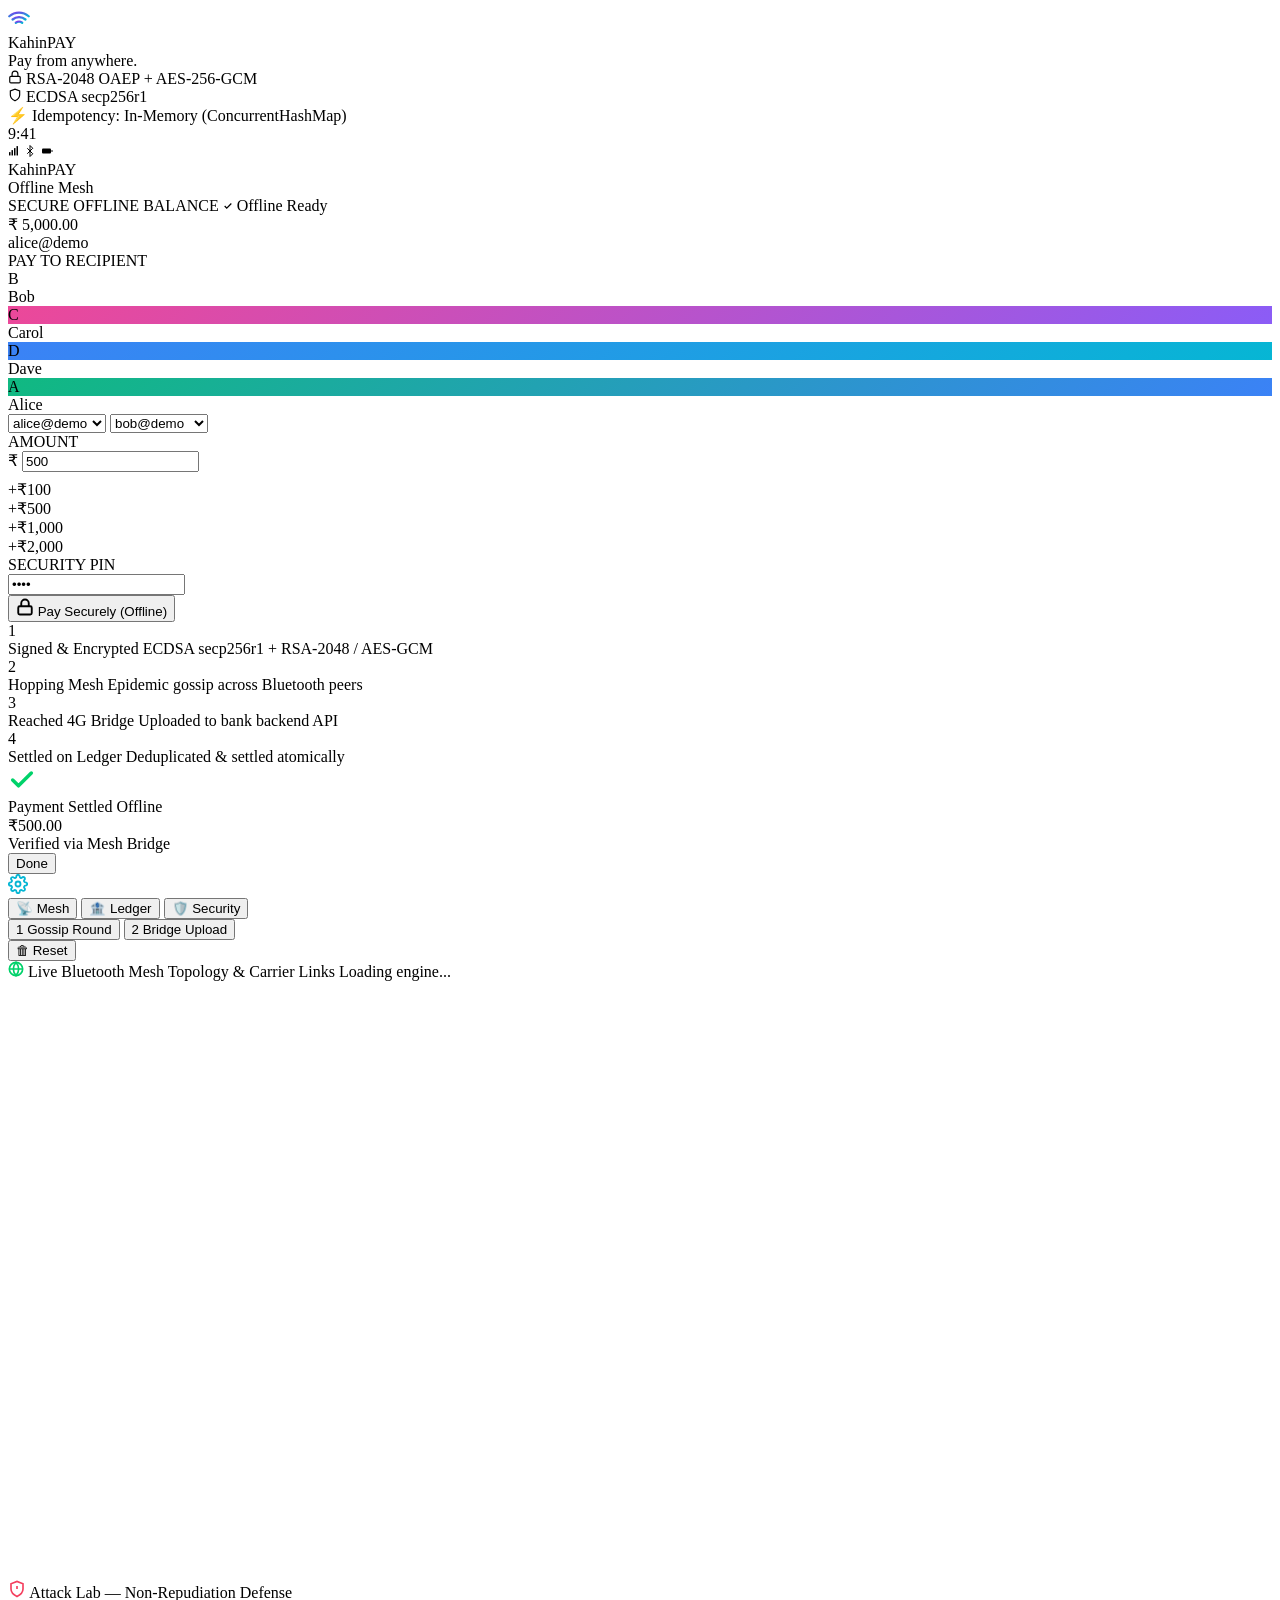
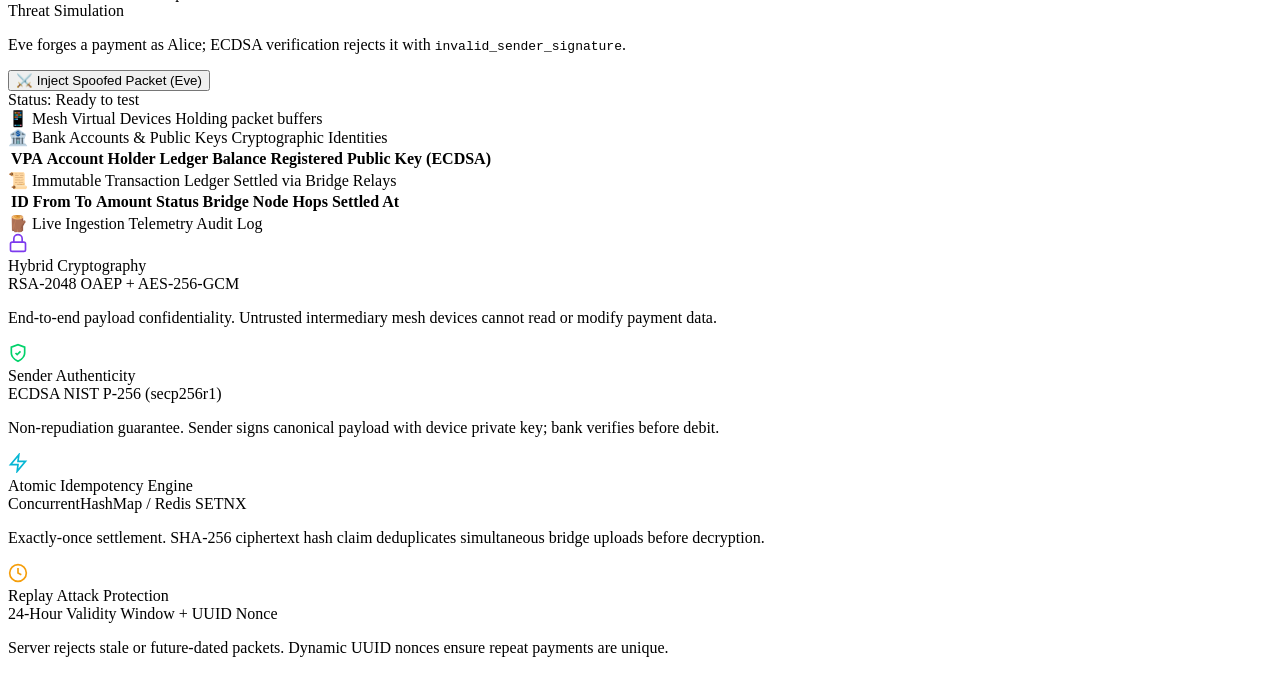
==== src/main/resources/static/index.html @ f89ccf4b "feat: KahinPAY - Offline UPI Mesh Payment Engine & Fintech UI" ====
<!DOCTYPE html>
<html xmlns:th="http://www.thymeleaf.org" lang="en">
<head>
    <meta charset="UTF-8">
    <meta name="viewport" content="width=device-width, initial-scale=1.0">
    <title>KahinPAY — Pay from anywhere.</title>

    <!-- Google Fonts: Plus Jakarta Sans & JetBrains Mono -->
    <link rel="preconnect" href="https://fonts.googleapis.com">
    <link rel="preconnect" href="https://fonts.gstatic.com" crossorigin>
    <link href="https://fonts.googleapis.com/css2?family=Plus+Jakarta+Sans:wght@400;500;600;700;800;900&family=JetBrains+Mono:wght@400;500;600;700&display=swap" rel="stylesheet">

    <!-- Design System CSS -->
    <link rel="stylesheet" href="/styles.css">
</head>
<body>
<div class="app-wrapper">

    <!-- Top Branding & Architecture Bar -->
    <header class="top-brand-bar">
        <div class="brand-container">
            <div class="brand-logo-icon" aria-hidden="true">
                <!-- Inline SVG mesh signal icon -->
                <svg width="22" height="22" viewBox="0 0 24 24" fill="none" stroke="url(#brandGrad)" stroke-width="2.5" stroke-linecap="round" stroke-linejoin="round">
                    <defs>
                        <linearGradient id="brandGrad" x1="0%" y1="0%" x2="100%" y2="100%">
                            <stop offset="0%" stop-color="#7C3AED"/>
                            <stop offset="100%" stop-color="#06B6D4"/>
                        </linearGradient>
                    </defs>
                    <path d="M5 12.55a11 11 0 0 1 14.08 0"></path>
                    <path d="M1.42 9a16 16 0 0 1 21.16 0"></path>
                    <path d="M8.53 16.11a6 6 0 0 1 6.95 0"></path>
                    <line x1="12" y1="20" x2="12.01" y2="20"></line>
                </svg>
            </div>
            <div>
                <div class="brand-title">
                    <span class="word-kahin">Kahin</span><span class="word-pay">PAY</span>
                </div>
                <div class="brand-tagline">Pay from anywhere.</div>
            </div>
        </div>

        <!-- Spec & Architecture Badges -->
        <div class="spec-badges-bar">
            <div class="spec-chip spec-chip-gradient">
                <svg width="14" height="14" viewBox="0 0 24 24" fill="none" stroke="currentColor" stroke-width="2">
                    <rect x="3" y="11" width="18" height="11" rx="2" ry="2"></rect>
                    <path d="M7 11V7a5 5 0 0 1 10 0v4"></path>
                </svg>
                <span>RSA-2048 OAEP + AES-256-GCM</span>
            </div>
            <div class="spec-chip spec-chip-gradient">
                <svg width="14" height="14" viewBox="0 0 24 24" fill="none" stroke="currentColor" stroke-width="2">
                    <path d="M12 22s8-4 8-10V5l-8-3-8 3v7c0 6 8 10 8 10z"></path>
                </svg>
                <span>ECDSA secp256r1</span>
            </div>
            <div class="spec-chip spec-chip-emerald" id="idempotencyBadge">
                ⚡ Idempotency: In-Memory (ConcurrentHashMap)
            </div>
        </div>
    </header>

    <!-- Main Cockpit (Phone App on Left + Developer Console on Right) -->
    <main class="main-cockpit">

        <!-- ================================================================
             Phone Viewport & Native Fintech Mockup (CRED / Navi Inspired)
             ================================================================ -->
        <section class="phone-viewport" aria-label="KahinPAY Mobile Application">
            <div class="phone-frame">

                <!-- Physical Bezel Notch / Dynamic Island -->
                <div class="phone-notch" aria-hidden="true">
                    <div class="phone-camera-lens"></div>
                </div>

                <div class="phone-screen">

                    <!-- Mobile Status Bar -->
                    <div class="mobile-status-bar" aria-hidden="true">
                        <span>9:41</span>
                        <div class="mobile-status-right">
                            <svg width="12" height="12" viewBox="0 0 24 24" fill="currentColor">
                                <rect x="2" y="14" width="3" height="7" rx="1"></rect>
                                <rect x="7" y="10" width="3" height="11" rx="1"></rect>
                                <rect x="12" y="6" width="3" height="15" rx="1"></rect>
                                <rect x="17" y="2" width="3" height="19" rx="1"></rect>
                            </svg>
                            <svg width="12" height="12" viewBox="0 0 24 24" fill="none" stroke="currentColor" stroke-width="2">
                                <polyline points="6.5 6.5 17.5 17.5 12 23 12 1 17.5 6.5 6.5 17.5"></polyline>
                            </svg>
                            <svg width="14" height="12" viewBox="0 0 24 24" fill="currentColor">
                                <rect x="2" y="7" width="18" height="10" rx="2"></rect>
                                <rect x="21" y="10" width="2" height="4" rx="1"></rect>
                            </svg>
                        </div>
                    </div>

                    <!-- App Top Nav -->
                    <div class="app-top-nav">
                        <div class="app-brand">
                            <span class="word-kahin">Kahin</span><span class="word-pay">PAY</span>
                        </div>
                        <div class="connectivity-pill" id="phoneConnPill">
                            <span class="pulsing-dot"></span>
                            <span>Offline Mesh</span>
                        </div>
                    </div>

                    <!-- 1. Hero Balance Card (Navi UPI / CRED Style) -->
                    <div class="balance-card-hero">
                        <div class="balance-label-row">
                            <span class="balance-label">SECURE OFFLINE BALANCE</span>
                            <span class="offline-ready-badge">
                                <svg width="10" height="10" viewBox="0 0 24 24" fill="none" stroke="currentColor" stroke-width="3">
                                    <polyline points="20 6 9 17 4 12"></polyline>
                                </svg>
                                Offline Ready
                            </span>
                        </div>
                        <div class="balance-amount-display">
                            <span class="currency-symbol">₹</span>
                            <span id="heroBalanceDisplay">5,000.00</span>
                        </div>
                        <div>
                            <span class="account-vpa-pill" id="heroSenderVpa">alice@demo</span>
                        </div>
                    </div>

                    <!-- 2. Pay Card (Replaces Step 1 with Premium Fintech UI) -->
                    <div class="pay-card-container">
                        <div>
                            <div class="card-section-label">PAY TO RECIPIENT</div>
                            <!-- Avatar Selector Chips -->
                            <div class="avatar-chips-row" role="radiogroup" aria-label="Select Receiver">
                                <div class="avatar-chip active" onclick="selectReceiver('bob@demo', this)">
                                    <div class="avatar-bubble">B</div>
                                    <span class="avatar-name">Bob</span>
                                </div>
                                <div class="avatar-chip" onclick="selectReceiver('carol@demo', this)">
                                    <div class="avatar-bubble" style="background: linear-gradient(135deg, #EC4899 0%, #8B5CF6 100%);">C</div>
                                    <span class="avatar-name">Carol</span>
                                </div>
                                <div class="avatar-chip" onclick="selectReceiver('dave@demo', this)">
                                    <div class="avatar-bubble" style="background: linear-gradient(135deg, #3B82F6 0%, #06B6D4 100%);">D</div>
                                    <span class="avatar-name">Dave</span>
                                </div>
                                <div class="avatar-chip" onclick="selectReceiver('alice@demo', this)">
                                    <div class="avatar-bubble" style="background: linear-gradient(135deg, #10B981 0%, #3B82F6 100%);">A</div>
                                    <span class="avatar-name">Alice</span>
                                </div>
                            </div>
                        </div>

                        <!-- Preserved underlying selects for complete backward compatibility -->
                        <select id="senderVpa" class="hidden-sync-select">
                            <option value="alice@demo" selected>alice@demo</option>
                            <option value="bob@demo">bob@demo</option>
                            <option value="carol@demo">carol@demo</option>
                        </select>
                        <select id="receiverVpa" class="hidden-sync-select">
                            <option value="bob@demo" selected>bob@demo</option>
                            <option value="carol@demo">carol@demo</option>
                            <option value="dave@demo">dave@demo</option>
                            <option value="alice@demo">alice@demo</option>
                        </select>

                        <!-- Amount Input -->
                        <div>
                            <div class="card-section-label">AMOUNT</div>
                            <div class="amount-input-box">
                                <span class="amount-symbol">₹</span>
                                <input type="number" id="amount" value="500" class="large-amount-input" aria-label="Amount in Rupees">
                            </div>
                            <!-- Quick amount pills -->
                            <div class="quick-amounts" style="margin-top: 8px;">
                                <div class="quick-chip" onclick="setQuickAmount(100)">+₹100</div>
                                <div class="quick-chip" onclick="setQuickAmount(500)">+₹500</div>
                                <div class="quick-chip" onclick="setQuickAmount(1000)">+₹1,000</div>
                                <div class="quick-chip" onclick="setQuickAmount(2000)">+₹2,000</div>
                            </div>
                        </div>

                        <!-- UPI PIN Input (Dot Style) -->
                        <div>
                            <div class="card-section-label">SECURITY PIN</div>
                            <div class="pin-section">
                                <div class="pin-dots-container" aria-hidden="true">
                                    <div class="pin-dot filled" id="pinDot1"></div>
                                    <div class="pin-dot filled" id="pinDot2"></div>
                                    <div class="pin-dot filled" id="pinDot3"></div>
                                    <div class="pin-dot filled" id="pinDot4"></div>
                                </div>
                                <input type="password" id="pin" value="1234" maxlength="4" class="underlying-pin-input" aria-label="4 digit UPI PIN">
                            </div>
                        </div>

                        <!-- Full-width Gradient Pay Button -->
                        <button id="payButton" class="btn-pay-gradient" onclick="sendPacket()">
                            <svg width="18" height="18" viewBox="0 0 24 24" fill="none" stroke="currentColor" stroke-width="2.5">
                                <rect x="3" y="11" width="18" height="11" rx="2" ry="2"></rect>
                                <path d="M7 11V7a5 5 0 0 1 10 0v4"></path>
                            </svg>
                            <span>Pay Securely (Offline)</span>
                        </button>
                    </div>

                    <!-- 3. Payment Status Timeline (Step 1-4 Lighting Up) -->
                    <div class="timeline-card" aria-label="Payment Hop Progression">
                        <div class="timeline-steps">
                            <div class="timeline-step" id="timelineStep1">
                                <div class="step-marker">1</div>
                                <div class="step-details">
                                    <span class="step-title">Signed & Encrypted</span>
                                    <span class="step-subtext">ECDSA secp256r1 + RSA-2048 / AES-GCM</span>
                                </div>
                            </div>
                            <div class="timeline-step" id="timelineStep2">
                                <div class="step-marker">2</div>
                                <div class="step-details">
                                    <span class="step-title">Hopping Mesh</span>
                                    <span class="step-subtext">Epidemic gossip across Bluetooth peers</span>
                                </div>
                            </div>
                            <div class="timeline-step" id="timelineStep3">
                                <div class="step-marker">3</div>
                                <div class="step-details">
                                    <span class="step-title">Reached 4G Bridge</span>
                                    <span class="step-subtext">Uploaded to bank backend API</span>
                                </div>
                            </div>
                            <div class="timeline-step" id="timelineStep4">
                                <div class="step-marker">4</div>
                                <div class="step-details">
                                    <span class="step-title">Settled on Ledger</span>
                                    <span class="step-subtext">Deduplicated & settled atomically</span>
                                </div>
                            </div>
                        </div>
                    </div>

                    <!-- 4. Result Bottom Sheet (Navi UPI Style Modal) -->
                    <div class="bottom-sheet-overlay" id="bottomSheetOverlay">
                        <div class="bottom-sheet-content">
                            <div class="result-icon-circle" id="sheetIconCircle">
                                <svg width="28" height="28" viewBox="0 0 24 24" fill="none" stroke="#00D26A" stroke-width="3" stroke-linecap="round" stroke-linejoin="round">
                                    <polyline points="20 6 9 17 4 12"></polyline>
                                </svg>
                            </div>
                            <div class="result-status-title" id="sheetTitle">Payment Settled Offline</div>
                            <div class="result-amount" id="sheetAmount">₹500.00</div>
                            <div class="result-badge" id="sheetBadge">Verified via Mesh Bridge</div>
                            <div class="result-meta-row" id="sheetMeta"></div>
                            <button class="btn-dismiss-sheet" onclick="closeResultSheet()">Done</button>
                        </div>
                    </div>

                </div>
            </div>
        </section>

        <!-- ================================================================
             Developer Console & Mesh Controls (Pass 2)
             Segmented Tabs: [Mesh] [Ledger] [Security]
             ================================================================ -->
        <section class="dev-cockpit" aria-label="Developer Orchestration Console">

            <!-- Console Header with Segmented Tabs -->
            <div class="console-header-row">
                <div class="console-title-group">
                    <svg width="20" height="20" viewBox="0 0 24 24" fill="none" stroke="#06B6D4" stroke-width="2.2">
                        <circle cx="12" cy="12" r="3"></circle>
                        <path d="M19.4 15a1.65 1.65 0 0 0 .33 1.82l.06.06a2 2 0 0 1 0 2.83 2 2 0 0 1-2.83 0l-.06-.06a1.65 1.65 0 0 0-1.82-.33 1.65 1.65 0 0 0-1 1.51V21a2 2 0 0 1-2 2 2 2 0 0 1-2-2v-.09A1.65 1.65 0 0 0 9 19.4a1.65 1.65 0 0 0-1.82.33l-.06.06a2 2 0 0 1-2.83 0 2 2 0 0 1 0-2.83l.06-.06a1.65 1.65 0 0 0 .33-1.82 1.65 1.65 0 0 0-1.51-1H3a2 2 0 0 1-2-2 2 2 0 0 1 2-2h.09A1.65 1.65 0 0 0 4.6 9a1.65 1.65 0 0 0-.33-1.82l-.06-.06a2 2 0 0 1 0-2.83 2 2 0 0 1 2.83 0l.06.06a1.65 1.65 0 0 0 1.82.33H9a1.65 1.65 0 0 0 1-1.51V3a2 2 0 0 1 2-2 2 2 0 0 1 2 2v.09a1.65 1.65 0 0 0 1 1.51 1.65 1.65 0 0 0 1.82-.33l.06-.06a2 2 0 0 1 2.83 0 2 2 0 0 1 0 2.83l-.06.06a1.65 1.65 0 0 0-.33 1.82V9a1.65 1.65 0 0 0 1.51 1H21a2 2 0 0 1 2 2 2 2 0 0 1-2 2h-.09a1.65 1.65 0 0 0-1.51 1z"></path>
                    </svg>
                    <span style="font-size: 16px; font-weight: 800; color: #FFFFFF;">Under the Hood</span>
                </div>

                <!-- Tab Buttons -->
                <div class="console-tabs" role="tablist" aria-label="Console Views">
                    <button class="tab-btn active" role="tab" aria-selected="true" data-tab="mesh" onclick="switchConsoleTab('mesh')">
                        <span>📡</span>
                        <span>Mesh</span>
                    </button>
                    <button class="tab-btn" role="tab" aria-selected="false" data-tab="ledger" onclick="switchConsoleTab('ledger')">
                        <span>🏦</span>
                        <span>Ledger</span>
                    </button>
                    <button class="tab-btn" role="tab" aria-selected="false" data-tab="security" onclick="switchConsoleTab('security')">
                        <span>🛡️</span>
                        <span>Security</span>
                    </button>
                </div>
            </div>

            <!-- ============================================================
                 TAB 1: MESH TAB
                 ============================================================ -->
            <div class="tab-panel active" id="tab-mesh" role="tabpanel">

                <!-- 1. Numbered Action Bar -->
                <div class="mesh-actions-bar">
                    <div class="mesh-actions-left">
                        <button class="btn-action-step" onclick="gossip()">
                            <span class="step-badge">1</span>
                            <span>Gossip Round</span>
                        </button>
                        <button class="btn-action-step" onclick="flushBridges()">
                            <span class="step-badge">2</span>
                            <span>Bridge Upload</span>
                        </button>
                    </div>
                    <div>
                        <button class="btn-action-reset" onclick="resetMesh()" title="Clear all packets and idempotency cache">
                            <span>🗑</span>
                            <span>Reset</span>
                        </button>
                    </div>
                </div>

                <!-- 2. Interactive SVG Mesh Topology Graph -->
                <div class="mesh-graph-card">
                    <div class="dev-card-header" style="border-bottom:none; margin-bottom: 0;">
                        <span class="dev-card-title">
                            <svg width="16" height="16" viewBox="0 0 24 24" fill="none" stroke="#00D26A" stroke-width="2.5">
                                <circle cx="12" cy="12" r="10"></circle>
                                <path d="M2 12h20M12 2a15.3 15.3 0 0 1 4 10 15.3 15.3 0 0 1-4 10 15.3 15.3 0 0 1-4-10 15.3 15.3 0 0 1 4-10z"></path>
                            </svg>
                            Live Bluetooth Mesh Topology & Carrier Links
                        </span>
                        <span class="small" id="cacheInfo">Loading engine...</span>
                    </div>

                    <div class="mesh-svg-container">
                        <svg id="meshSvg" viewBox="0 0 680 320" xmlns="http://www.w3.org/2000/svg">
                            <!-- Dynamically generated by app.js renderMeshGraph() -->
                        </svg>
                    </div>
                </div>

                <!-- 3. Attack Lab -->
                <div class="attack-lab-card">
                    <div class="attack-lab-header">
                        <div class="attack-lab-title">
                            <svg width="18" height="18" viewBox="0 0 24 24" fill="none" stroke="#F43F5E" stroke-width="2.2">
                                <path d="M12 22s8-4 8-10V5l-8-3-8 3v7c0 6 8 10 8 10z"></path>
                                <line x1="12" y1="8" x2="12" y2="12"></line>
                                <line x1="12" y1="16" x2="12.01" y2="16"></line>
                            </svg>
                            <span>Attack Lab — Non-Repudiation Defense</span>
                        </div>
                        <span class="attack-lab-badge">Threat Simulation</span>
                    </div>
                    <p class="attack-lab-desc">
                        Eve forges a payment as Alice; ECDSA verification rejects it with <code>invalid_sender_signature</code>.
                    </p>
                    <div class="attack-lab-controls">
                        <button class="btn-attack-spoof" onclick="sendSpoofedPacket()">
                            <span>⚔️</span>
                            <span>Inject Spoofed Packet (Eve)</span>
                        </button>
                        <div id="attackStatusIndicator" class="attack-status-indicator">
                            <span>Status: Ready to test</span>
                        </div>
                    </div>
                </div>

                <!-- 4. Compact Mesh Device Cards -->
                <div class="dev-card">
                    <div class="dev-card-header">
                        <span class="dev-card-title">📱 Mesh Virtual Devices</span>
                        <span class="small">Holding packet buffers</span>
                    </div>
                    <div id="devices"></div>
                </div>

            </div>

            <!-- ============================================================
                 TAB 2: LEDGER TAB
                 ============================================================ -->
            <div class="tab-panel" id="tab-ledger" role="tabpanel">

                <!-- Bank Accounts & Keys -->
                <div class="dev-card">
                    <div class="dev-card-header">
                        <span class="dev-card-title">🏦 Bank Accounts & Public Keys</span>
                        <span class="small">Cryptographic Identities</span>
                    </div>
                    <table id="accounts-table">
                        <thead>
                            <tr>
                                <th>VPA</th>
                                <th>Account Holder</th>
                                <th>Ledger Balance</th>
                                <th>Registered Public Key (ECDSA)</th>
                            </tr>
                        </thead>
                        <tbody></tbody>
                    </table>
                </div>

                <!-- Transaction Ledger -->
                <div class="dev-card">
                    <div class="dev-card-header">
                        <span class="dev-card-title">📜 Immutable Transaction Ledger</span>
                        <span class="small">Settled via Bridge Relays</span>
                    </div>
                    <table id="tx-table">
                        <thead>
                            <tr>
                                <th>ID</th>
                                <th>From</th>
                                <th>To</th>
                                <th>Amount</th>
                                <th>Status</th>
                                <th>Bridge Node</th>
                                <th>Hops</th>
                                <th>Settled At</th>
                            </tr>
                        </thead>
                        <tbody></tbody>
                    </table>
                </div>

                <!-- Ingestion Telemetry Activity Log -->
                <div class="dev-card">
                    <div class="dev-card-header">
                        <span class="dev-card-title">🪵 Live Ingestion Telemetry</span>
                        <span class="small">Audit Log</span>
                    </div>
                    <div id="log"></div>
                </div>

            </div>

            <!-- ============================================================
                 TAB 3: SECURITY TAB
                 ============================================================ -->
            <div class="tab-panel" id="tab-security" role="tabpanel">

                <div class="security-grid">

                    <!-- Feature Card 1 -->
                    <div class="security-feature-card">
                        <div class="security-card-header">
                            <div class="security-icon-box">
                                <svg width="20" height="20" viewBox="0 0 24 24" fill="none" stroke="#7C3AED" stroke-width="2">
                                    <rect x="3" y="11" width="18" height="11" rx="2" ry="2"></rect>
                                    <path d="M7 11V7a5 5 0 0 1 10 0v4"></path>
                                </svg>
                            </div>
                            <span class="security-card-title">Hybrid Cryptography</span>
                        </div>
                        <div class="security-spec-tag">RSA-2048 OAEP + AES-256-GCM</div>
                        <p class="security-card-desc">
                            End-to-end payload confidentiality. Untrusted intermediary mesh devices cannot read or modify payment data.
                        </p>
                    </div>

                    <!-- Feature Card 2 -->
                    <div class="security-feature-card">
                        <div class="security-card-header">
                            <div class="security-icon-box">
                                <svg width="20" height="20" viewBox="0 0 24 24" fill="none" stroke="#00D26A" stroke-width="2">
                                    <path d="M12 22s8-4 8-10V5l-8-3-8 3v7c0 6 8 10 8 10z"></path>
                                    <polyline points="9 12 11 14 15 10"></polyline>
                                </svg>
                            </div>
                            <span class="security-card-title">Sender Authenticity</span>
                        </div>
                        <div class="security-spec-tag">ECDSA NIST P-256 (secp256r1)</div>
                        <p class="security-card-desc">
                            Non-repudiation guarantee. Sender signs canonical payload with device private key; bank verifies before debit.
                        </p>
                    </div>

                    <!-- Feature Card 3 -->
                    <div class="security-feature-card">
                        <div class="security-card-header">
                            <div class="security-icon-box">
                                <svg width="20" height="20" viewBox="0 0 24 24" fill="none" stroke="#06B6D4" stroke-width="2">
                                    <polygon points="13 2 3 14 12 14 11 22 21 10 12 10 13 2"></polygon>
                                </svg>
                            </div>
                            <span class="security-card-title">Atomic Idempotency Engine</span>
                        </div>
                        <div class="security-spec-tag">ConcurrentHashMap / Redis SETNX</div>
                        <p class="security-card-desc">
                            Exactly-once settlement. SHA-256 ciphertext hash claim deduplicates simultaneous bridge uploads before decryption.
                        </p>
                    </div>

                    <!-- Feature Card 4 -->
                    <div class="security-feature-card">
                        <div class="security-card-header">
                            <div class="security-icon-box">
                                <svg width="20" height="20" viewBox="0 0 24 24" fill="none" stroke="#F59E0B" stroke-width="2">
                                    <circle cx="12" cy="12" r="10"></circle>
                                    <polyline points="12 6 12 12 16 14"></polyline>
                                </svg>
                            </div>
                            <span class="security-card-title">Replay Attack Protection</span>
                        </div>
                        <div class="security-spec-tag">24-Hour Validity Window + UUID Nonce</div>
                        <p class="security-card-desc">
                            Server rejects stale or future-dated packets. Dynamic UUID nonces ensure repeat payments are unique.
                        </p>
                    </div>

                </div>

            </div>

        </section>

    </main>

    <!-- Toast Notification Container -->
    <div id="toast-container" aria-live="polite"></div>

</div>

<!-- Client App Script -->
<script src="/app.js"></script>
</body>
</html>
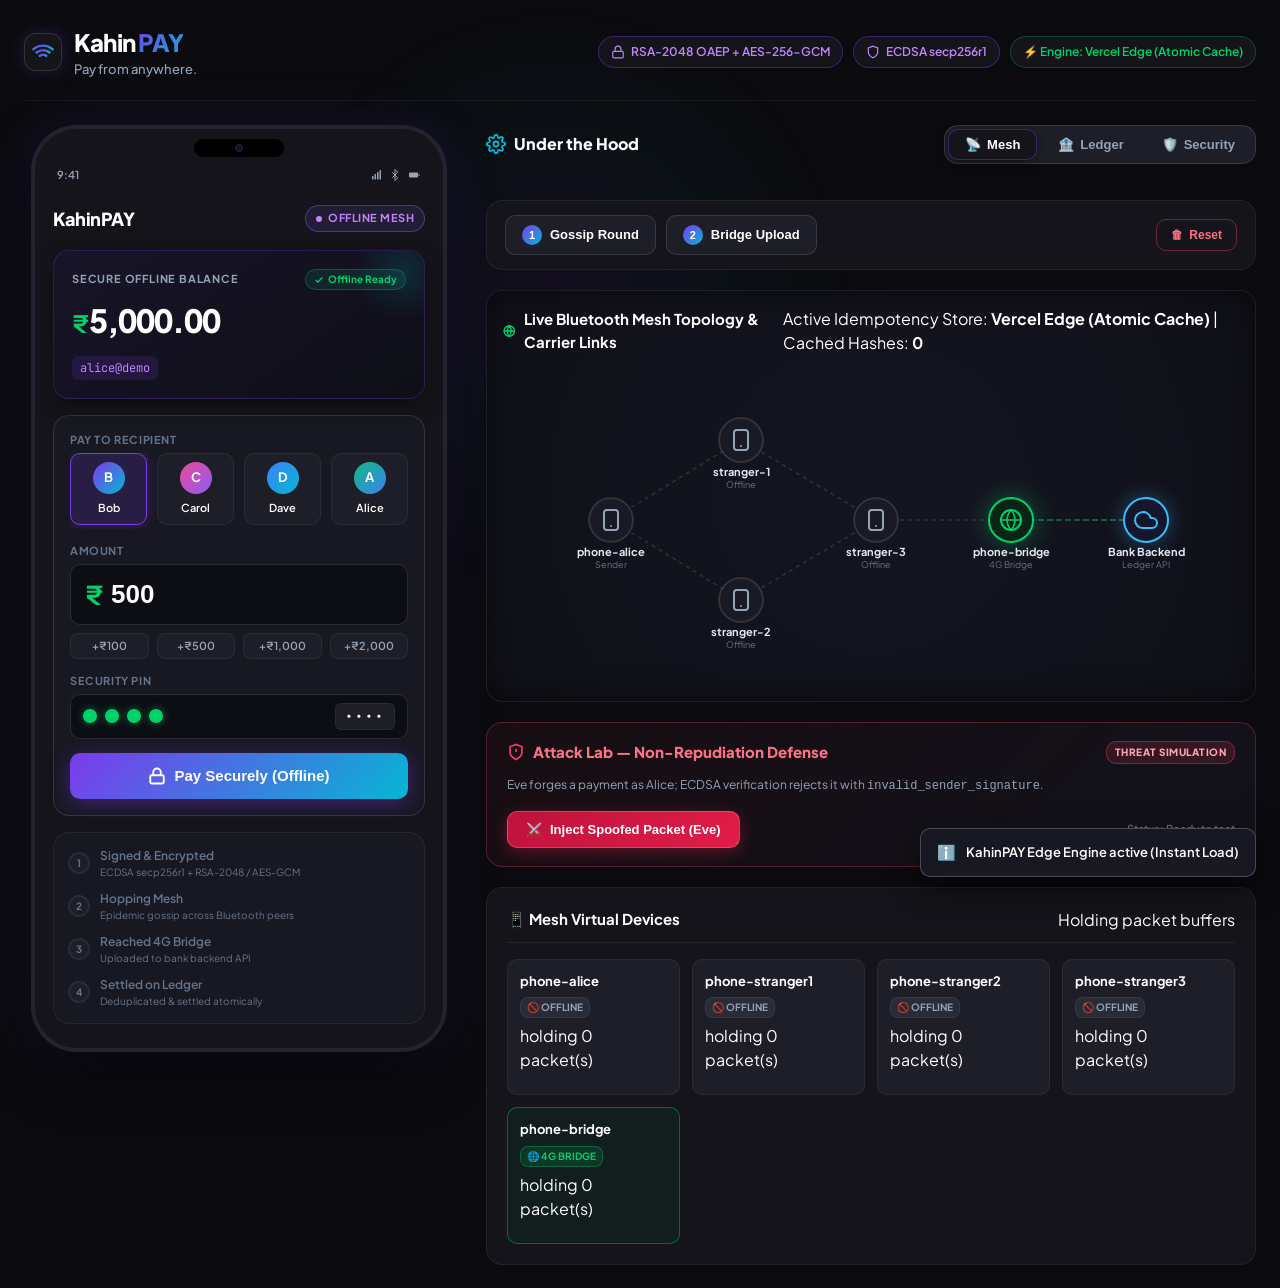
==== commit 975420aa: "feat: Dual-mode Vercel Edge simulation and 1-click deployment assets" ====
--- a/src/main/resources/static/index.html
+++ b/src/main/resources/static/index.html
@@ -11,7 +11,7 @@
     <link href="https://fonts.googleapis.com/css2?family=Plus+Jakarta+Sans:wght@400;500;600;700;800;900&family=JetBrains+Mono:wght@400;500;600;700&display=swap" rel="stylesheet">
 
     <!-- Design System CSS -->
-    <link rel="stylesheet" href="/styles.css">
+    <link rel="stylesheet" href="styles.css">
 </head>
 <body>
 <div class="app-wrapper">
@@ -524,6 +524,6 @@
 </div>
 
 <!-- Client App Script -->
-<script src="/app.js"></script>
+<script src="app.js"></script>
 </body>
 </html>
--- a/src/main/resources/static/styles.css
+++ b/src/main/resources/static/styles.css
@@ -0,0 +1,1556 @@
+/* ==========================================================================
+   KahinPAY — Design System Tokens & Styles
+   Inspired by Navi UPI & CRED: Premium Dark Fintech Theme
+   ========================================================================== */
+
+:root {
+    /* Color Palette */
+    --bg-base: #0B0B0F;
+    --bg-elevated: #101017;
+    --bg-card: #14141A;
+    --bg-card-hover: #1A1A24;
+    --bg-card-subtle: #181822;
+    --bg-surface: #1E1E28;
+    --bg-input: #0D0D14;
+
+    /* Borders */
+    --border-subtle: rgba(255, 255, 255, 0.06);
+    --border-medium: rgba(255, 255, 255, 0.12);
+    --border-highlight: rgba(255, 255, 255, 0.22);
+    --border-focus: #7C3AED;
+
+    /* Typography Colors */
+    --text-primary: #FFFFFF;
+    --text-secondary: #94A3B8;
+    --text-muted: #64748B;
+    --text-dim: #475569;
+
+    /* Accents & Signals */
+    --accent-violet: #7C3AED;
+    --accent-cyan: #06B6D4;
+    --accent-gradient: linear-gradient(135deg, #7C3AED 0%, #06B6D4 100%);
+    --accent-gradient-hover: linear-gradient(135deg, #8B5CF6 0%, #22D3EE 100%);
+    
+    --navi-green: #00D26A;
+    --success: #10B981;
+    --success-bg: rgba(16, 185, 129, 0.12);
+    --success-border: rgba(16, 185, 129, 0.3);
+    
+    --warning: #F59E0B;
+    --warning-bg: rgba(245, 158, 11, 0.12);
+    --warning-border: rgba(245, 158, 11, 0.3);
+
+    --danger: #F43F5E;
+    --danger-bg: rgba(244, 63, 94, 0.12);
+    --danger-border: rgba(244, 63, 94, 0.3);
+
+    --mesh-offline: #8B5CF6;
+    --mesh-offline-bg: rgba(139, 92, 246, 0.12);
+
+    /* Radii */
+    --radius-xs: 6px;
+    --radius-sm: 10px;
+    --radius-md: 16px;
+    --radius-lg: 22px;
+    --radius-xl: 32px;
+    --radius-phone: 46px;
+
+    /* Shadows */
+    --shadow-soft: 0 4px 20px -2px rgba(0, 0, 0, 0.5);
+    --shadow-phone: 0 25px 60px -15px rgba(0, 0, 0, 0.8), 0 0 50px rgba(124, 58, 237, 0.15);
+    --shadow-glow: 0 0 24px rgba(6, 182, 212, 0.3);
+
+    /* Transitions */
+    --transition-fast: 0.15s cubic-bezier(0.4, 0, 0.2, 1);
+    --transition-smooth: 0.25s cubic-bezier(0.4, 0, 0.2, 1);
+    --transition-spring: 0.4s cubic-bezier(0.175, 0.885, 0.32, 1.275);
+}
+
+/* Base Reset & Box Sizing */
+* {
+    box-sizing: border-box;
+    margin: 0;
+    padding: 0;
+}
+
+body {
+    font-family: 'Plus Jakarta Sans', -apple-system, BlinkMacSystemFont, 'Segoe UI', Roboto, sans-serif;
+    background-color: var(--bg-base);
+    color: var(--text-primary);
+    line-height: 1.5;
+    padding: 24px;
+    min-height: 100vh;
+    -webkit-font-smoothing: antialiased;
+    -moz-osx-font-smoothing: grayscale;
+}
+
+/* Background Atmosphere */
+body::before {
+    content: '';
+    position: fixed;
+    top: 0;
+    left: 20%;
+    width: 600px;
+    height: 600px;
+    background: radial-gradient(circle, rgba(124, 58, 237, 0.08) 0%, rgba(6, 182, 212, 0.03) 40%, transparent 70%);
+    pointer-events: none;
+    z-index: 0;
+}
+
+.app-wrapper {
+    position: relative;
+    z-index: 1;
+    max-width: 1400px;
+    margin: 0 auto;
+}
+
+/* ==========================================================================
+   Header & Wordmark
+   ========================================================================== */
+
+.top-brand-bar {
+    display: flex;
+    justify-content: space-between;
+    align-items: center;
+    padding-bottom: 20px;
+    margin-bottom: 24px;
+    border-bottom: 1px solid var(--border-subtle);
+}
+
+.brand-container {
+    display: flex;
+    align-items: center;
+    gap: 12px;
+}
+
+.brand-logo-icon {
+    width: 38px;
+    height: 38px;
+    border-radius: 12px;
+    background: var(--bg-card);
+    border: 1px solid var(--border-medium);
+    display: flex;
+    align-items: center;
+    justify-content: center;
+    box-shadow: 0 0 16px rgba(124, 58, 237, 0.25);
+}
+
+.brand-title {
+    font-size: 24px;
+    font-weight: 800;
+    letter-spacing: -0.5px;
+    display: flex;
+    align-items: baseline;
+    gap: 2px;
+}
+
+.brand-title .word-kahin {
+    color: #FFFFFF;
+}
+
+.brand-title .word-pay {
+    background: var(--accent-gradient);
+    -webkit-background-clip: text;
+    -webkit-text-fill-color: transparent;
+    font-weight: 900;
+}
+
+.brand-tagline {
+    font-size: 13px;
+    color: var(--text-secondary);
+    font-weight: 500;
+}
+
+/* System Spec Badges Bar */
+.spec-badges-bar {
+    display: flex;
+    flex-wrap: wrap;
+    gap: 10px;
+    align-items: center;
+}
+
+.spec-chip {
+    font-size: 12px;
+    font-weight: 600;
+    padding: 6px 12px;
+    border-radius: 20px;
+    background: var(--bg-card);
+    border: 1px solid var(--border-subtle);
+    display: inline-flex;
+    align-items: center;
+    gap: 6px;
+    color: var(--text-secondary);
+}
+
+.spec-chip-gradient {
+    border-color: rgba(124, 58, 237, 0.4);
+    color: #C084FC;
+}
+
+.spec-chip-emerald {
+    border-color: var(--success-border);
+    color: var(--navi-green);
+}
+
+/* ==========================================================================
+   Two-Column Main Cockpit (Phone App + Dev Console)
+   ========================================================================== */
+
+.main-cockpit {
+    display: grid;
+    grid-template-columns: 430px 1fr;
+    gap: 32px;
+    align-items: start;
+}
+
+@media (max-width: 1080px) {
+    .main-cockpit {
+        grid-template-columns: 1fr;
+    }
+}
+
+/* ==========================================================================
+   Phone Device Frame (Navi UPI / CRED Inspired)
+   ========================================================================== */
+
+.phone-viewport {
+    display: flex;
+    justify-content: center;
+}
+
+.phone-frame {
+    width: 100%;
+    max-width: 416px;
+    min-height: 760px;
+    background: var(--bg-card);
+    border: 4px solid #23232F;
+    border-radius: var(--radius-phone);
+    box-shadow: var(--shadow-phone);
+    position: relative;
+    overflow: hidden;
+    display: flex;
+    flex-direction: column;
+}
+
+/* Phone Bezel & Camera Notch */
+.phone-notch {
+    position: absolute;
+    top: 10px;
+    left: 50%;
+    transform: translateX(-50%);
+    width: 90px;
+    height: 18px;
+    background: #000000;
+    border-radius: 12px;
+    z-index: 50;
+    display: flex;
+    align-items: center;
+    justify-content: center;
+}
+
+.phone-camera-lens {
+    width: 8px;
+    height: 8px;
+    border-radius: 50%;
+    background: #111424;
+    border: 1px solid #1E2338;
+}
+
+/* Inside Mobile Screen */
+.phone-screen {
+    padding: 38px 18px 24px 18px;
+    display: flex;
+    flex-direction: column;
+    gap: 16px;
+    height: 100%;
+    position: relative;
+}
+
+/* Mobile Status Bar */
+.mobile-status-bar {
+    display: flex;
+    justify-content: space-between;
+    align-items: center;
+    font-size: 11px;
+    font-weight: 600;
+    color: var(--text-secondary);
+    padding: 0 4px 6px 4px;
+}
+
+.mobile-status-right {
+    display: flex;
+    align-items: center;
+    gap: 6px;
+}
+
+/* In-App Header */
+.app-top-nav {
+    display: flex;
+    justify-content: space-between;
+    align-items: center;
+    margin-bottom: 2px;
+}
+
+.app-brand {
+    font-size: 18px;
+    font-weight: 800;
+    letter-spacing: -0.5px;
+}
+
+.connectivity-pill {
+    display: inline-flex;
+    align-items: center;
+    gap: 6px;
+    padding: 4px 10px;
+    border-radius: 20px;
+    font-size: 11px;
+    font-weight: 700;
+    text-transform: uppercase;
+    letter-spacing: 0.5px;
+    background: var(--mesh-offline-bg);
+    border: 1px solid rgba(139, 92, 246, 0.4);
+    color: #C084FC;
+    transition: var(--transition-smooth);
+}
+
+.connectivity-pill.online {
+    background: var(--success-bg);
+    border-color: var(--success-border);
+    color: var(--navi-green);
+}
+
+.pulsing-dot {
+    width: 6px;
+    height: 6px;
+    border-radius: 50%;
+    background: currentColor;
+    animation: pulse 2s infinite;
+}
+
+@keyframes pulse {
+    0% { transform: scale(0.95); box-shadow: 0 0 0 0 rgba(192, 132, 252, 0.7); }
+    70% { transform: scale(1); box-shadow: 0 0 0 6px rgba(192, 132, 252, 0); }
+    100% { transform: scale(0.95); box-shadow: 0 0 0 0 rgba(192, 132, 252, 0); }
+}
+
+.connectivity-pill.online .pulsing-dot {
+    animation: pulse-green 2s infinite;
+}
+
+@keyframes pulse-green {
+    0% { transform: scale(0.95); box-shadow: 0 0 0 0 rgba(0, 210, 106, 0.7); }
+    70% { transform: scale(1); box-shadow: 0 0 0 6px rgba(0, 210, 106, 0); }
+    100% { transform: scale(0.95); box-shadow: 0 0 0 0 rgba(0, 210, 106, 0); }
+}
+
+/* ==========================================================================
+   Balance Card (Navi UPI Inspired Hero)
+   ========================================================================== */
+
+.balance-card-hero {
+    background: linear-gradient(145deg, #181428 0%, #0E0F17 100%);
+    border: 1px solid rgba(124, 58, 237, 0.25);
+    border-radius: var(--radius-md);
+    padding: 18px;
+    position: relative;
+    overflow: hidden;
+    box-shadow: 0 8px 24px -6px rgba(0, 0, 0, 0.6);
+}
+
+.balance-card-hero::after {
+    content: '';
+    position: absolute;
+    top: -30px;
+    right: -30px;
+    width: 100px;
+    height: 100px;
+    background: radial-gradient(circle, rgba(6, 182, 212, 0.15) 0%, transparent 70%);
+    pointer-events: none;
+}
+
+.balance-label-row {
+    display: flex;
+    justify-content: space-between;
+    align-items: center;
+    margin-bottom: 6px;
+}
+
+.balance-label {
+    font-size: 11px;
+    font-weight: 700;
+    text-transform: uppercase;
+    letter-spacing: 0.8px;
+    color: var(--text-secondary);
+}
+
+.offline-ready-badge {
+    display: inline-flex;
+    align-items: center;
+    gap: 4px;
+    background: rgba(16, 185, 129, 0.12);
+    border: 1px solid rgba(16, 185, 129, 0.3);
+    color: var(--navi-green);
+    padding: 2px 8px;
+    border-radius: 12px;
+    font-size: 10px;
+    font-weight: 700;
+}
+
+.balance-amount-display {
+    font-size: 32px;
+    font-weight: 800;
+    font-variant-numeric: tabular-nums;
+    letter-spacing: -1px;
+    color: #FFFFFF;
+    margin: 4px 0 10px 0;
+    display: flex;
+    align-items: baseline;
+    gap: 2px;
+}
+
+.balance-amount-display .currency-symbol {
+    font-size: 24px;
+    font-weight: 700;
+    color: var(--navi-green);
+}
+
+.account-vpa-pill {
+    font-family: 'JetBrains Mono', monospace;
+    font-size: 12px;
+    color: #C084FC;
+    background: rgba(124, 58, 237, 0.15);
+    padding: 3px 8px;
+    border-radius: 6px;
+    display: inline-block;
+}
+
+/* ==========================================================================
+   Pay Card (Step 1 Replacement)
+   ========================================================================== */
+
+.pay-card-container {
+    background: var(--bg-card-subtle);
+    border: 1px solid var(--border-medium);
+    border-radius: var(--radius-md);
+    padding: 16px;
+    display: flex;
+    flex-direction: column;
+    gap: 14px;
+}
+
+.card-section-label {
+    font-size: 11px;
+    font-weight: 700;
+    text-transform: uppercase;
+    letter-spacing: 0.6px;
+    color: var(--text-muted);
+    margin-bottom: 4px;
+}
+
+/* Avatar Chips Selector */
+.avatar-chips-row {
+    display: flex;
+    gap: 10px;
+    overflow-x: auto;
+    padding-bottom: 4px;
+}
+
+.avatar-chip {
+    flex: 1;
+    min-width: 68px;
+    background: var(--bg-surface);
+    border: 1px solid var(--border-subtle);
+    border-radius: var(--radius-sm);
+    padding: 8px 4px;
+    display: flex;
+    flex-direction: column;
+    align-items: center;
+    gap: 6px;
+    cursor: pointer;
+    transition: var(--transition-fast);
+}
+
+.avatar-chip:hover {
+    background: var(--bg-card-hover);
+    border-color: var(--border-highlight);
+}
+
+.avatar-chip.active {
+    background: rgba(124, 58, 237, 0.16);
+    border-color: var(--accent-violet);
+    box-shadow: 0 0 12px rgba(124, 58, 237, 0.3);
+}
+
+.avatar-bubble {
+    width: 32px;
+    height: 32px;
+    border-radius: 50%;
+    display: flex;
+    align-items: center;
+    justify-content: center;
+    font-weight: 700;
+    font-size: 13px;
+    background: var(--accent-gradient);
+    color: white;
+}
+
+.avatar-name {
+    font-size: 11px;
+    font-weight: 600;
+    color: var(--text-primary);
+}
+
+/* Hidden synced selects to preserve existing IDs */
+.hidden-sync-select {
+    display: none;
+}
+
+/* Big Amount Input */
+.amount-input-box {
+    background: var(--bg-input);
+    border: 1px solid var(--border-medium);
+    border-radius: var(--radius-sm);
+    padding: 10px 14px;
+    display: flex;
+    align-items: center;
+    gap: 8px;
+    transition: var(--transition-fast);
+}
+
+.amount-input-box:focus-within {
+    border-color: var(--accent-cyan);
+    box-shadow: 0 0 12px rgba(6, 182, 212, 0.25);
+}
+
+.amount-symbol {
+    font-size: 26px;
+    font-weight: 700;
+    color: var(--navi-green);
+}
+
+.large-amount-input {
+    background: transparent;
+    border: none;
+    outline: none;
+    font-size: 26px;
+    font-weight: 800;
+    color: #FFFFFF;
+    font-variant-numeric: tabular-nums;
+    width: 100%;
+}
+
+/* Quick Amount Pills */
+.quick-amounts {
+    display: flex;
+    gap: 8px;
+}
+
+.quick-chip {
+    flex: 1;
+    background: var(--bg-surface);
+    border: 1px solid var(--border-subtle);
+    border-radius: 8px;
+    padding: 4px 6px;
+    font-size: 11px;
+    font-weight: 600;
+    color: var(--text-secondary);
+    text-align: center;
+    cursor: pointer;
+    transition: var(--transition-fast);
+}
+
+.quick-chip:hover {
+    color: #FFFFFF;
+    border-color: var(--border-highlight);
+    background: var(--bg-card-hover);
+}
+
+/* PIN 4-Dot Input */
+.pin-section {
+    display: flex;
+    align-items: center;
+    justify-content: space-between;
+    background: var(--bg-input);
+    border: 1px solid var(--border-medium);
+    border-radius: var(--radius-sm);
+    padding: 8px 12px;
+}
+
+.pin-label-group {
+    display: flex;
+    flex-direction: column;
+}
+
+.pin-dots-container {
+    display: flex;
+    gap: 8px;
+    align-items: center;
+    position: relative;
+}
+
+.pin-dot {
+    width: 14px;
+    height: 14px;
+    border-radius: 50%;
+    border: 2px solid var(--border-highlight);
+    background: transparent;
+    transition: var(--transition-fast);
+}
+
+.pin-dot.filled {
+    background: var(--navi-green);
+    border-color: var(--navi-green);
+    box-shadow: 0 0 8px rgba(0, 210, 106, 0.5);
+}
+
+/* The actual working PIN input */
+.underlying-pin-input {
+    width: 60px;
+    padding: 4px 6px;
+    font-family: 'JetBrains Mono', monospace;
+    font-size: 13px;
+    text-align: center;
+    background: var(--bg-surface);
+    border: 1px solid var(--border-subtle);
+    border-radius: 6px;
+    color: #FFFFFF;
+    letter-spacing: 2px;
+}
+
+/* Primary Pay Button */
+.btn-pay-gradient {
+    width: 100%;
+    background: var(--accent-gradient);
+    border: none;
+    border-radius: var(--radius-sm);
+    padding: 14px;
+    font-size: 15px;
+    font-weight: 700;
+    color: #FFFFFF;
+    cursor: pointer;
+    display: flex;
+    align-items: center;
+    justify-content: center;
+    gap: 8px;
+    box-shadow: 0 4px 20px rgba(124, 58, 237, 0.4);
+    transition: var(--transition-smooth);
+}
+
+.btn-pay-gradient:hover {
+    background: var(--accent-gradient-hover);
+    box-shadow: 0 6px 24px rgba(6, 182, 212, 0.45);
+    transform: translateY(-1px);
+}
+
+.btn-pay-gradient:active {
+    transform: scale(0.98);
+}
+
+/* ==========================================================================
+   Payment Status Timeline (Step 1-4 Visualization)
+   ========================================================================== */
+
+.timeline-card {
+    background: var(--bg-card-subtle);
+    border: 1px solid var(--border-subtle);
+    border-radius: var(--radius-md);
+    padding: 14px;
+}
+
+.timeline-steps {
+    display: flex;
+    flex-direction: column;
+    gap: 10px;
+    position: relative;
+}
+
+.timeline-step {
+    display: flex;
+    align-items: center;
+    gap: 10px;
+    font-size: 12px;
+    color: var(--text-muted);
+    transition: var(--transition-fast);
+}
+
+.timeline-step.active {
+    color: #FFFFFF;
+}
+
+.timeline-step.completed {
+    color: var(--navi-green);
+}
+
+.step-marker {
+    width: 22px;
+    height: 22px;
+    border-radius: 50%;
+    background: var(--bg-surface);
+    border: 2px solid var(--border-subtle);
+    display: flex;
+    align-items: center;
+    justify-content: center;
+    font-size: 10px;
+    font-weight: 700;
+    transition: var(--transition-fast);
+}
+
+.timeline-step.active .step-marker {
+    border-color: var(--accent-cyan);
+    background: rgba(6, 182, 212, 0.2);
+    color: var(--accent-cyan);
+    box-shadow: 0 0 10px rgba(6, 182, 212, 0.4);
+}
+
+.timeline-step.completed .step-marker {
+    border-color: var(--navi-green);
+    background: var(--navi-green);
+    color: #000000;
+}
+
+.step-details {
+    display: flex;
+    flex-direction: column;
+}
+
+.step-title {
+    font-weight: 600;
+}
+
+.step-subtext {
+    font-size: 10px;
+    color: var(--text-muted);
+}
+
+/* ==========================================================================
+   Result Bottom Sheet (Navi / CRED Style)
+   ========================================================================== */
+
+.bottom-sheet-overlay {
+    position: absolute;
+    top: 0;
+    left: 0;
+    width: 100%;
+    height: 100%;
+    background: rgba(0, 0, 0, 0.75);
+    backdrop-filter: blur(4px);
+    z-index: 100;
+    display: none;
+    align-items: flex-end;
+    border-radius: var(--radius-phone);
+    overflow: hidden;
+    animation: fadeIn 0.2s ease forwards;
+}
+
+.bottom-sheet-overlay.open {
+    display: flex;
+}
+
+.bottom-sheet-content {
+    width: 100%;
+    background: #14141E;
+    border-top: 1px solid var(--border-highlight);
+    border-radius: 28px 28px 0 0;
+    padding: 24px 20px;
+    display: flex;
+    flex-direction: column;
+    align-items: center;
+    text-align: center;
+    gap: 12px;
+    animation: slideUp 0.3s cubic-bezier(0.16, 1, 0.3, 1) forwards;
+}
+
+@keyframes fadeIn {
+    from { opacity: 0; }
+    to { opacity: 1; }
+}
+
+@keyframes slideUp {
+    from { transform: translateY(100%); }
+    to { transform: translateY(0); }
+}
+
+.result-icon-circle {
+    width: 56px;
+    height: 56px;
+    border-radius: 50%;
+    background: var(--success-bg);
+    border: 2px solid var(--navi-green);
+    display: flex;
+    align-items: center;
+    justify-content: center;
+    box-shadow: 0 0 20px rgba(0, 210, 106, 0.4);
+}
+
+.result-icon-circle.failure {
+    background: var(--danger-bg);
+    border-color: var(--danger);
+    box-shadow: 0 0 20px rgba(244, 63, 94, 0.4);
+}
+
+.result-amount {
+    font-size: 28px;
+    font-weight: 800;
+    color: #FFFFFF;
+}
+
+.result-status-title {
+    font-size: 16px;
+    font-weight: 700;
+}
+
+.result-badge {
+    display: inline-block;
+    padding: 4px 10px;
+    border-radius: 12px;
+    font-size: 11px;
+    font-weight: 700;
+    background: rgba(16, 185, 129, 0.15);
+    border: 1px solid var(--navi-green);
+    color: var(--navi-green);
+}
+
+.result-meta-row {
+    font-size: 11px;
+    color: var(--text-secondary);
+    display: flex;
+    flex-direction: column;
+    gap: 4px;
+}
+
+.btn-dismiss-sheet {
+    margin-top: 8px;
+    width: 100%;
+    background: var(--bg-surface);
+    border: 1px solid var(--border-medium);
+    border-radius: var(--radius-sm);
+    padding: 10px;
+    color: var(--text-primary);
+    font-weight: 600;
+    font-size: 13px;
+    cursor: pointer;
+    transition: var(--transition-fast);
+}
+
+.btn-dismiss-sheet:hover {
+    background: var(--bg-card-hover);
+}
+
+/* ==========================================================================
+   Console Segmented Tab Bar (Pass 2)
+   ========================================================================== */
+
+.console-header-row {
+    display: flex;
+    justify-content: space-between;
+    align-items: center;
+    margin-bottom: 16px;
+    flex-wrap: wrap;
+    gap: 12px;
+}
+
+.console-title-group {
+    display: flex;
+    align-items: center;
+    gap: 8px;
+}
+
+.console-tabs {
+    display: flex;
+    background: var(--bg-surface);
+    border: 1px solid var(--border-medium);
+    border-radius: 14px;
+    padding: 3px;
+    gap: 4px;
+}
+
+.tab-btn {
+    background: transparent;
+    border: 1px solid transparent;
+    border-radius: 10px;
+    padding: 7px 16px;
+    font-size: 13px;
+    font-weight: 700;
+    color: var(--text-secondary);
+    cursor: pointer;
+    transition: var(--transition-fast);
+    display: flex;
+    align-items: center;
+    gap: 6px;
+    margin: 0;
+}
+
+.tab-btn:hover {
+    color: #FFFFFF;
+    background: rgba(255, 255, 255, 0.04);
+}
+
+.tab-btn.active {
+    background: var(--bg-card);
+    color: #FFFFFF;
+    border-color: rgba(124, 58, 237, 0.4);
+    box-shadow: 0 2px 10px rgba(0, 0, 0, 0.4);
+}
+
+.tab-btn:focus-visible {
+    outline: 2px solid var(--accent-violet);
+    outline-offset: 2px;
+}
+
+.tab-panel {
+    display: none;
+    animation: tabFadeIn 0.25s ease forwards;
+}
+
+.tab-panel.active {
+    display: flex;
+    flex-direction: column;
+    gap: 20px;
+}
+
+@keyframes tabFadeIn {
+    from { opacity: 0; transform: translateY(4px); }
+    to { opacity: 1; transform: translateY(0); }
+}
+
+/* ==========================================================================
+   Mesh Action Bar (Numbered Segmented Buttons)
+   ========================================================================== */
+
+.mesh-actions-bar {
+    display: flex;
+    gap: 12px;
+    flex-wrap: wrap;
+    background: var(--bg-card);
+    border: 1px solid var(--border-subtle);
+    border-radius: var(--radius-md);
+    padding: 14px 18px;
+    align-items: center;
+    justify-content: space-between;
+}
+
+.mesh-actions-left {
+    display: flex;
+    gap: 10px;
+    flex-wrap: wrap;
+}
+
+.btn-action-step {
+    background: var(--bg-surface);
+    border: 1px solid var(--border-medium);
+    border-radius: var(--radius-sm);
+    padding: 9px 16px;
+    font-size: 13px;
+    font-weight: 700;
+    color: #FFFFFF;
+    cursor: pointer;
+    display: inline-flex;
+    align-items: center;
+    gap: 8px;
+    transition: var(--transition-fast);
+    margin: 0;
+}
+
+.btn-action-step:hover {
+    background: var(--bg-card-hover);
+    border-color: var(--border-highlight);
+    transform: translateY(-1px);
+}
+
+.btn-action-step .step-badge {
+    background: var(--accent-gradient);
+    color: white;
+    width: 20px;
+    height: 20px;
+    border-radius: 50%;
+    display: flex;
+    align-items: center;
+    justify-content: center;
+    font-size: 11px;
+    font-weight: 800;
+}
+
+.btn-action-reset {
+    background: transparent;
+    border: 1px solid rgba(244, 63, 94, 0.4);
+    border-radius: var(--radius-sm);
+    padding: 8px 14px;
+    font-size: 12px;
+    font-weight: 700;
+    color: #FB7185;
+    cursor: pointer;
+    transition: var(--transition-fast);
+    display: inline-flex;
+    align-items: center;
+    gap: 6px;
+    margin: 0;
+}
+
+.btn-action-reset:hover {
+    background: var(--danger-bg);
+    border-color: var(--danger);
+}
+
+/* ==========================================================================
+   SVG Mesh Visualization Graph (Pass 2)
+   ========================================================================== */
+
+.mesh-graph-card {
+    background: radial-gradient(circle at 50% 50%, #151522 0%, #101018 100%);
+    border: 1px solid var(--border-subtle);
+    border-radius: var(--radius-md);
+    padding: 16px;
+    position: relative;
+    overflow: hidden;
+    box-shadow: inset 0 0 30px rgba(0, 0, 0, 0.6);
+}
+
+.mesh-svg-container {
+    width: 100%;
+    min-height: 280px;
+    display: flex;
+    justify-content: center;
+    align-items: center;
+}
+
+#meshSvg {
+    width: 100%;
+    height: auto;
+    max-height: 320px;
+    display: block;
+}
+
+/* Node styles */
+.node-circle {
+    fill: #1A1A26;
+    stroke: var(--border-medium);
+    stroke-width: 2;
+    transition: all 0.3s ease;
+}
+
+.node-group:hover .node-circle {
+    stroke: var(--accent-cyan);
+    filter: drop-shadow(0 0 8px rgba(6, 182, 212, 0.5));
+}
+
+.node-circle.bridge-node {
+    fill: #082417;
+    stroke: var(--navi-green);
+    filter: drop-shadow(0 0 12px rgba(0, 210, 106, 0.4));
+}
+
+.node-circle.backend-node {
+    fill: #14172C;
+    stroke: #38BDF8;
+    filter: drop-shadow(0 0 10px rgba(56, 189, 248, 0.35));
+}
+
+.mesh-link {
+    stroke: rgba(255, 255, 255, 0.12);
+    stroke-width: 1.5;
+    stroke-dasharray: 4 4;
+}
+
+.mesh-link-4g {
+    stroke: rgba(0, 210, 106, 0.4);
+    stroke-width: 2;
+    stroke-dasharray: 6 3;
+}
+
+.node-label {
+    fill: #E2E8F0;
+    font-size: 11px;
+    font-weight: 700;
+    font-family: 'Plus Jakarta Sans', sans-serif;
+    text-anchor: middle;
+}
+
+.node-sublabel {
+    fill: var(--text-muted);
+    font-size: 9px;
+    font-family: 'Plus Jakarta Sans', sans-serif;
+    text-anchor: middle;
+}
+
+.packet-chip-svg {
+    fill: #0F172A;
+    stroke: #38BDF8;
+    stroke-width: 1;
+    rx: 4;
+}
+
+.packet-text-svg {
+    fill: #38BDF8;
+    font-size: 9px;
+    font-family: 'JetBrains Mono', monospace;
+    font-weight: 700;
+    text-anchor: middle;
+}
+
+/* Animated Gossip Particles */
+@keyframes gossipFly {
+    0% { offset-distance: 0%; opacity: 0; transform: scale(0.6); }
+    20% { opacity: 1; transform: scale(1.2); }
+    80% { opacity: 1; transform: scale(1.2); }
+    100% { offset-distance: 100%; opacity: 0; transform: scale(0.6); }
+}
+
+.gossip-particle {
+    fill: #00DFD8;
+    filter: drop-shadow(0 0 6px #00DFD8);
+}
+
+/* Floating Bridge Outcome Tag */
+.bridge-tag-svg {
+    font-size: 10px;
+    font-weight: 800;
+    font-family: 'Plus Jakarta Sans', sans-serif;
+    text-anchor: middle;
+    animation: tagFloatUp 1.5s ease-out forwards;
+}
+
+@keyframes tagFloatUp {
+    0% { transform: translateY(0); opacity: 1; }
+    80% { transform: translateY(-16px); opacity: 1; }
+    100% { transform: translateY(-24px); opacity: 0; }
+}
+
+/* ==========================================================================
+   Attack Lab (Pass 2)
+   ========================================================================== */
+
+.attack-lab-card {
+    background: linear-gradient(135deg, rgba(244, 63, 94, 0.06) 0%, rgba(20, 20, 30, 0.8) 100%);
+    border: 1px solid rgba(244, 63, 94, 0.3);
+    border-radius: var(--radius-md);
+    padding: 18px 20px;
+    display: flex;
+    flex-direction: column;
+    gap: 12px;
+}
+
+.attack-lab-header {
+    display: flex;
+    justify-content: space-between;
+    align-items: center;
+    flex-wrap: wrap;
+    gap: 8px;
+}
+
+.attack-lab-title {
+    font-size: 15px;
+    font-weight: 800;
+    color: #FB7185;
+    display: flex;
+    align-items: center;
+    gap: 8px;
+}
+
+.attack-lab-badge {
+    background: rgba(244, 63, 94, 0.15);
+    border: 1px solid rgba(244, 63, 94, 0.4);
+    color: #FDA4AF;
+    font-size: 10px;
+    font-weight: 800;
+    text-transform: uppercase;
+    letter-spacing: 0.5px;
+    padding: 3px 8px;
+    border-radius: 10px;
+}
+
+.attack-lab-desc {
+    font-size: 12px;
+    color: var(--text-secondary);
+    line-height: 1.5;
+}
+
+.attack-lab-controls {
+    display: flex;
+    align-items: center;
+    justify-content: space-between;
+    flex-wrap: wrap;
+    gap: 12px;
+    margin-top: 4px;
+}
+
+.btn-attack-spoof {
+    background: linear-gradient(135deg, #BE123C 0%, #E11D48 100%);
+    border: 1px solid rgba(255, 255, 255, 0.2);
+    border-radius: var(--radius-sm);
+    padding: 10px 18px;
+    color: #FFFFFF;
+    font-size: 13px;
+    font-weight: 700;
+    cursor: pointer;
+    display: inline-flex;
+    align-items: center;
+    gap: 8px;
+    box-shadow: 0 4px 16px rgba(225, 29, 72, 0.35);
+    transition: var(--transition-fast);
+    margin: 0;
+}
+
+.btn-attack-spoof:hover {
+    background: linear-gradient(135deg, #E11D48 0%, #F43F5E 100%);
+    box-shadow: 0 6px 20px rgba(244, 63, 94, 0.45);
+    transform: translateY(-1px);
+}
+
+.btn-attack-spoof:active {
+    transform: scale(0.98);
+}
+
+.attack-status-indicator {
+    font-size: 11px;
+    font-weight: 600;
+    color: var(--text-muted);
+    display: flex;
+    align-items: center;
+    gap: 6px;
+}
+
+/* ==========================================================================
+   Security Feature Cards (Security Tab)
+   ========================================================================== */
+
+.security-grid {
+    display: grid;
+    grid-template-columns: repeat(auto-fit, minmax(280px, 1fr));
+    gap: 16px;
+}
+
+.security-feature-card {
+    background: var(--bg-card);
+    border: 1px solid var(--border-subtle);
+    border-radius: var(--radius-md);
+    padding: 18px;
+    display: flex;
+    flex-direction: column;
+    gap: 10px;
+    transition: var(--transition-fast);
+}
+
+.security-feature-card:hover {
+    border-color: var(--border-highlight);
+    background: var(--bg-card-hover);
+    transform: translateY(-2px);
+}
+
+.security-card-header {
+    display: flex;
+    align-items: center;
+    gap: 10px;
+}
+
+.security-icon-box {
+    width: 36px;
+    height: 36px;
+    border-radius: 10px;
+    display: flex;
+    align-items: center;
+    justify-content: center;
+    background: var(--bg-surface);
+    border: 1px solid var(--border-medium);
+}
+
+.security-card-title {
+    font-size: 14px;
+    font-weight: 800;
+    color: #FFFFFF;
+}
+
+.security-spec-tag {
+    font-family: 'JetBrains Mono', monospace;
+    font-size: 11px;
+    color: #38BDF8;
+    background: rgba(56, 189, 248, 0.1);
+    padding: 3px 8px;
+    border-radius: 6px;
+    border: 1px solid rgba(56, 189, 248, 0.25);
+    width: fit-content;
+}
+
+.security-card-desc {
+    font-size: 12px;
+    color: var(--text-secondary);
+    line-height: 1.5;
+}
+
+/* Copy to clipboard button */
+.btn-copy-key {
+    background: var(--bg-surface);
+    border: 1px solid var(--border-subtle);
+    border-radius: 4px;
+    padding: 2px 6px;
+    font-size: 10px;
+    color: var(--text-secondary);
+    cursor: pointer;
+    margin-left: 6px;
+    transition: var(--transition-fast);
+}
+
+.btn-copy-key:hover {
+    color: #FFFFFF;
+    background: var(--bg-card-hover);
+    border-color: var(--border-highlight);
+}
+
+.dev-cockpit {
+    display: flex;
+    flex-direction: column;
+    gap: 20px;
+}
+
+.dev-card {
+    background: var(--bg-card);
+    border: 1px solid var(--border-subtle);
+    border-radius: var(--radius-md);
+    padding: 20px;
+}
+
+.dev-card-header {
+    display: flex;
+    justify-content: space-between;
+    align-items: center;
+    margin-bottom: 16px;
+    border-bottom: 1px solid var(--border-subtle);
+    padding-bottom: 10px;
+}
+
+.dev-card-title {
+    font-size: 15px;
+    font-weight: 700;
+    color: #FFFFFF;
+    display: flex;
+    align-items: center;
+    gap: 8px;
+}
+
+/* Orchestration Action Buttons */
+.orchestration-grid {
+    display: grid;
+    grid-template-columns: repeat(auto-fit, minmax(180px, 1fr));
+    gap: 12px;
+    margin-bottom: 16px;
+}
+
+.btn-dev {
+    background: var(--bg-surface);
+    border: 1px solid var(--border-medium);
+    border-radius: var(--radius-sm);
+    padding: 10px 14px;
+    color: #FFFFFF;
+    font-size: 13px;
+    font-weight: 600;
+    cursor: pointer;
+    display: flex;
+    align-items: center;
+    gap: 8px;
+    justify-content: center;
+    transition: var(--transition-fast);
+}
+
+.btn-dev:hover {
+    background: var(--bg-card-hover);
+    border-color: var(--border-highlight);
+    transform: translateY(-1px);
+}
+
+.btn-dev:active {
+    transform: scale(0.98);
+}
+
+.btn-dev.warning-btn {
+    border-color: rgba(245, 158, 11, 0.4);
+    color: #FBBF24;
+}
+
+.btn-dev.warning-btn:hover {
+    background: var(--warning-bg);
+}
+
+.btn-dev.danger-btn {
+    border-color: rgba(244, 63, 94, 0.4);
+    color: #FB7185;
+}
+
+.btn-dev.danger-btn:hover {
+    background: var(--danger-bg);
+}
+
+/* Mesh Devices Grid */
+#devices {
+    display: grid;
+    grid-template-columns: repeat(auto-fill, minmax(170px, 1fr));
+    gap: 12px;
+}
+
+.device {
+    background: var(--bg-surface);
+    border: 1px solid var(--border-subtle);
+    border-radius: var(--radius-sm);
+    padding: 12px;
+    display: flex;
+    flex-direction: column;
+    gap: 6px;
+    position: relative;
+    transition: var(--transition-fast);
+}
+
+.device.bridge {
+    border-color: rgba(0, 210, 106, 0.4);
+    background: rgba(0, 210, 106, 0.05);
+}
+
+.device strong {
+    font-size: 13px;
+    color: #FFFFFF;
+}
+
+.badge {
+    font-size: 10px;
+    font-weight: 700;
+    padding: 2px 6px;
+    border-radius: 8px;
+    display: inline-block;
+    width: fit-content;
+}
+
+.badge-online {
+    background: rgba(0, 210, 106, 0.15);
+    color: var(--navi-green);
+    border: 1px solid rgba(0, 210, 106, 0.3);
+}
+
+.badge-offline {
+    background: rgba(148, 163, 184, 0.1);
+    color: var(--text-secondary);
+    border: 1px solid var(--border-subtle);
+}
+
+.packet-id {
+    font-family: 'JetBrains Mono', monospace;
+    font-size: 10px;
+    background: #000000;
+    border: 1px solid var(--border-subtle);
+    padding: 2px 4px;
+    border-radius: 4px;
+    color: #38BDF8;
+    display: inline-block;
+    margin: 2px 2px 0 0;
+}
+
+/* Tables */
+table {
+    width: 100%;
+    border-collapse: collapse;
+    font-size: 12px;
+}
+
+th, td {
+    padding: 10px 12px;
+    text-align: left;
+    border-bottom: 1px solid var(--border-subtle);
+}
+
+th {
+    color: var(--text-muted);
+    font-weight: 700;
+    text-transform: uppercase;
+    font-size: 10px;
+    letter-spacing: 0.5px;
+}
+
+td strong {
+    color: #FFFFFF;
+}
+
+.status-SETTLED {
+    color: var(--navi-green);
+    font-weight: 700;
+}
+
+.status-DUPLICATE_DROPPED {
+    color: var(--warning);
+    font-weight: 700;
+}
+
+.status-REJECTED, .status-INVALID {
+    color: var(--danger);
+    font-weight: 700;
+}
+
+.crypto-key {
+    font-family: 'JetBrains Mono', monospace;
+    font-size: 11px;
+    color: var(--text-muted);
+}
+
+/* Terminal Activity Log */
+#log {
+    background: #07070A;
+    border: 1px solid var(--border-subtle);
+    border-radius: var(--radius-sm);
+    padding: 14px;
+    font-family: 'JetBrains Mono', monospace;
+    font-size: 11px;
+    color: #A7F3D0;
+    max-height: 220px;
+    overflow-y: auto;
+    white-space: pre-wrap;
+    line-height: 1.6;
+}
+
+/* Toast Notifications Container */
+#toast-container {
+    position: fixed;
+    bottom: 24px;
+    right: 24px;
+    display: flex;
+    flex-direction: column;
+    gap: 10px;
+    z-index: 9999;
+    pointer-events: none;
+}
+
+.toast {
+    pointer-events: auto;
+    background: #181822;
+    border: 1px solid var(--border-highlight);
+    border-radius: var(--radius-sm);
+    padding: 12px 16px;
+    color: #FFFFFF;
+    font-size: 13px;
+    font-weight: 600;
+    box-shadow: 0 10px 30px rgba(0, 0, 0, 0.6);
+    display: flex;
+    align-items: center;
+    gap: 10px;
+    animation: toastIn 0.3s cubic-bezier(0.16, 1, 0.3, 1) forwards;
+}
+
+.toast.toast-success {
+    border-color: rgba(16, 185, 129, 0.4);
+}
+
+.toast.toast-error {
+    border-color: rgba(244, 63, 94, 0.4);
+}
+
+@keyframes toastIn {
+    from { opacity: 0; transform: translateY(12px) scale(0.96); }
+    to { opacity: 1; transform: translateY(0) scale(1); }
+}
+
+@keyframes toastOut {
+    from { opacity: 1; transform: scale(1); }
+    to { opacity: 0; transform: scale(0.9); }
+}
+
+/* Reduced Motion Support */
+@media (prefers-reduced-motion: reduce) {
+    * {
+        animation-duration: 0.01ms !important;
+        transition-duration: 0.01ms !important;
+    }
+}
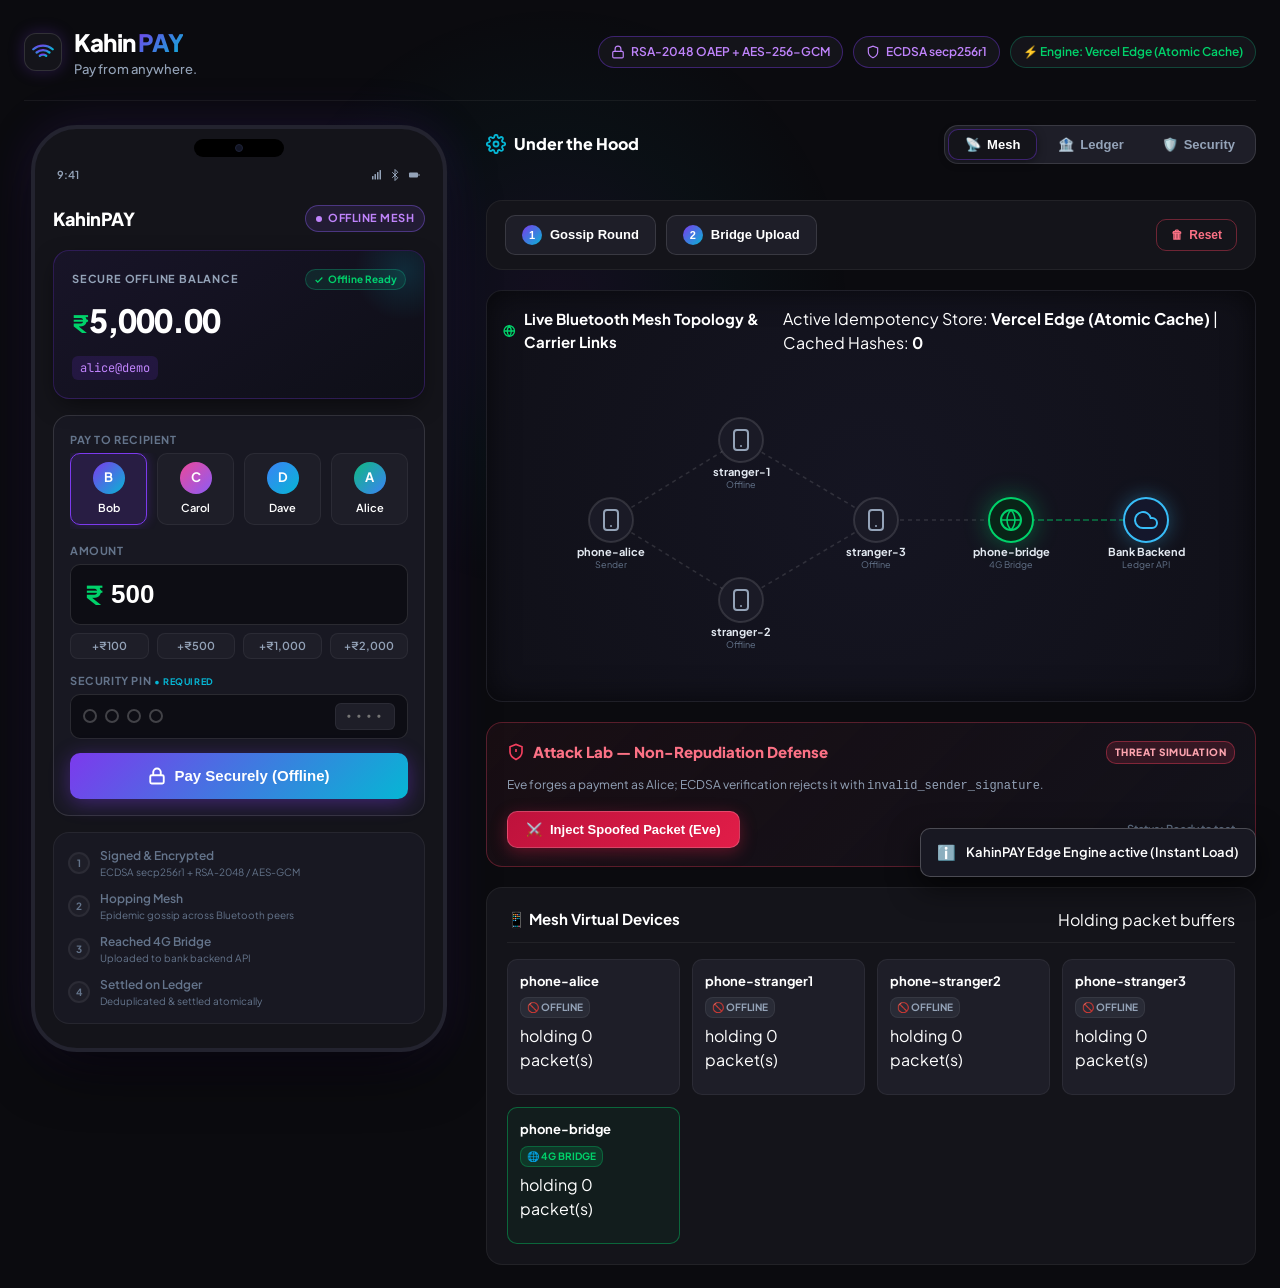
==== commit bcab5a06: "fix: enforce mandatory 4-digit UPI PIN across frontend, edge sim, and backend" ====
--- a/src/main/resources/static/index.html
+++ b/src/main/resources/static/index.html
@@ -186,16 +186,17 @@
 
                         <!-- UPI PIN Input (Dot Style) -->
                         <div>
-                            <div class="card-section-label">SECURITY PIN</div>
-                            <div class="pin-section">
+                            <div class="card-section-label">SECURITY PIN <span class="pin-required-hint">• REQUIRED</span></div>
+                            <div class="pin-section" id="pinSection">
                                 <div class="pin-dots-container" aria-hidden="true">
-                                    <div class="pin-dot filled" id="pinDot1"></div>
-                                    <div class="pin-dot filled" id="pinDot2"></div>
-                                    <div class="pin-dot filled" id="pinDot3"></div>
-                                    <div class="pin-dot filled" id="pinDot4"></div>
-                                </div>
-                                <input type="password" id="pin" value="1234" maxlength="4" class="underlying-pin-input" aria-label="4 digit UPI PIN">
-                            </div>
+                                    <div class="pin-dot" id="pinDot1"></div>
+                                    <div class="pin-dot" id="pinDot2"></div>
+                                    <div class="pin-dot" id="pinDot3"></div>
+                                    <div class="pin-dot" id="pinDot4"></div>
+                                </div>
+                                <input type="password" id="pin" value="" maxlength="4" inputmode="numeric" pattern="[0-9]{4}" placeholder="••••" required class="underlying-pin-input" aria-label="4 digit UPI PIN">
+                            </div>
+                            <div id="pinErrorMsg" class="pin-error-msg" role="alert"></div>
                         </div>
 
                         <!-- Full-width Gradient Pay Button -->
--- a/src/main/resources/static/styles.css
+++ b/src/main/resources/static/styles.css
@@ -574,6 +574,47 @@
     border: 1px solid var(--border-medium);
     border-radius: var(--radius-sm);
     padding: 8px 12px;
+    cursor: text;
+    transition: var(--transition-fast);
+}
+
+.pin-section:focus-within {
+    border-color: var(--accent-cyan);
+    box-shadow: 0 0 12px rgba(6, 182, 212, 0.2);
+}
+
+.pin-section.pin-error {
+    border-color: var(--danger);
+    box-shadow: 0 0 12px rgba(244, 63, 94, 0.35);
+    animation: pinShake 0.35s ease-in-out;
+}
+
+.pin-required-hint {
+    color: var(--accent-cyan);
+    font-size: 9px;
+    font-weight: 700;
+    letter-spacing: 0.6px;
+}
+
+.pin-error-msg {
+    font-size: 11px;
+    font-weight: 600;
+    color: var(--danger);
+    margin-top: 5px;
+    min-height: 15px;
+    display: none;
+}
+
+.pin-error-msg.visible {
+    display: block;
+}
+
+@keyframes pinShake {
+    0%, 100% { transform: translateX(0); }
+    20% { transform: translateX(-5px); }
+    40% { transform: translateX(5px); }
+    60% { transform: translateX(-4px); }
+    80% { transform: translateX(4px); }
 }
 
 .pin-label-group {
